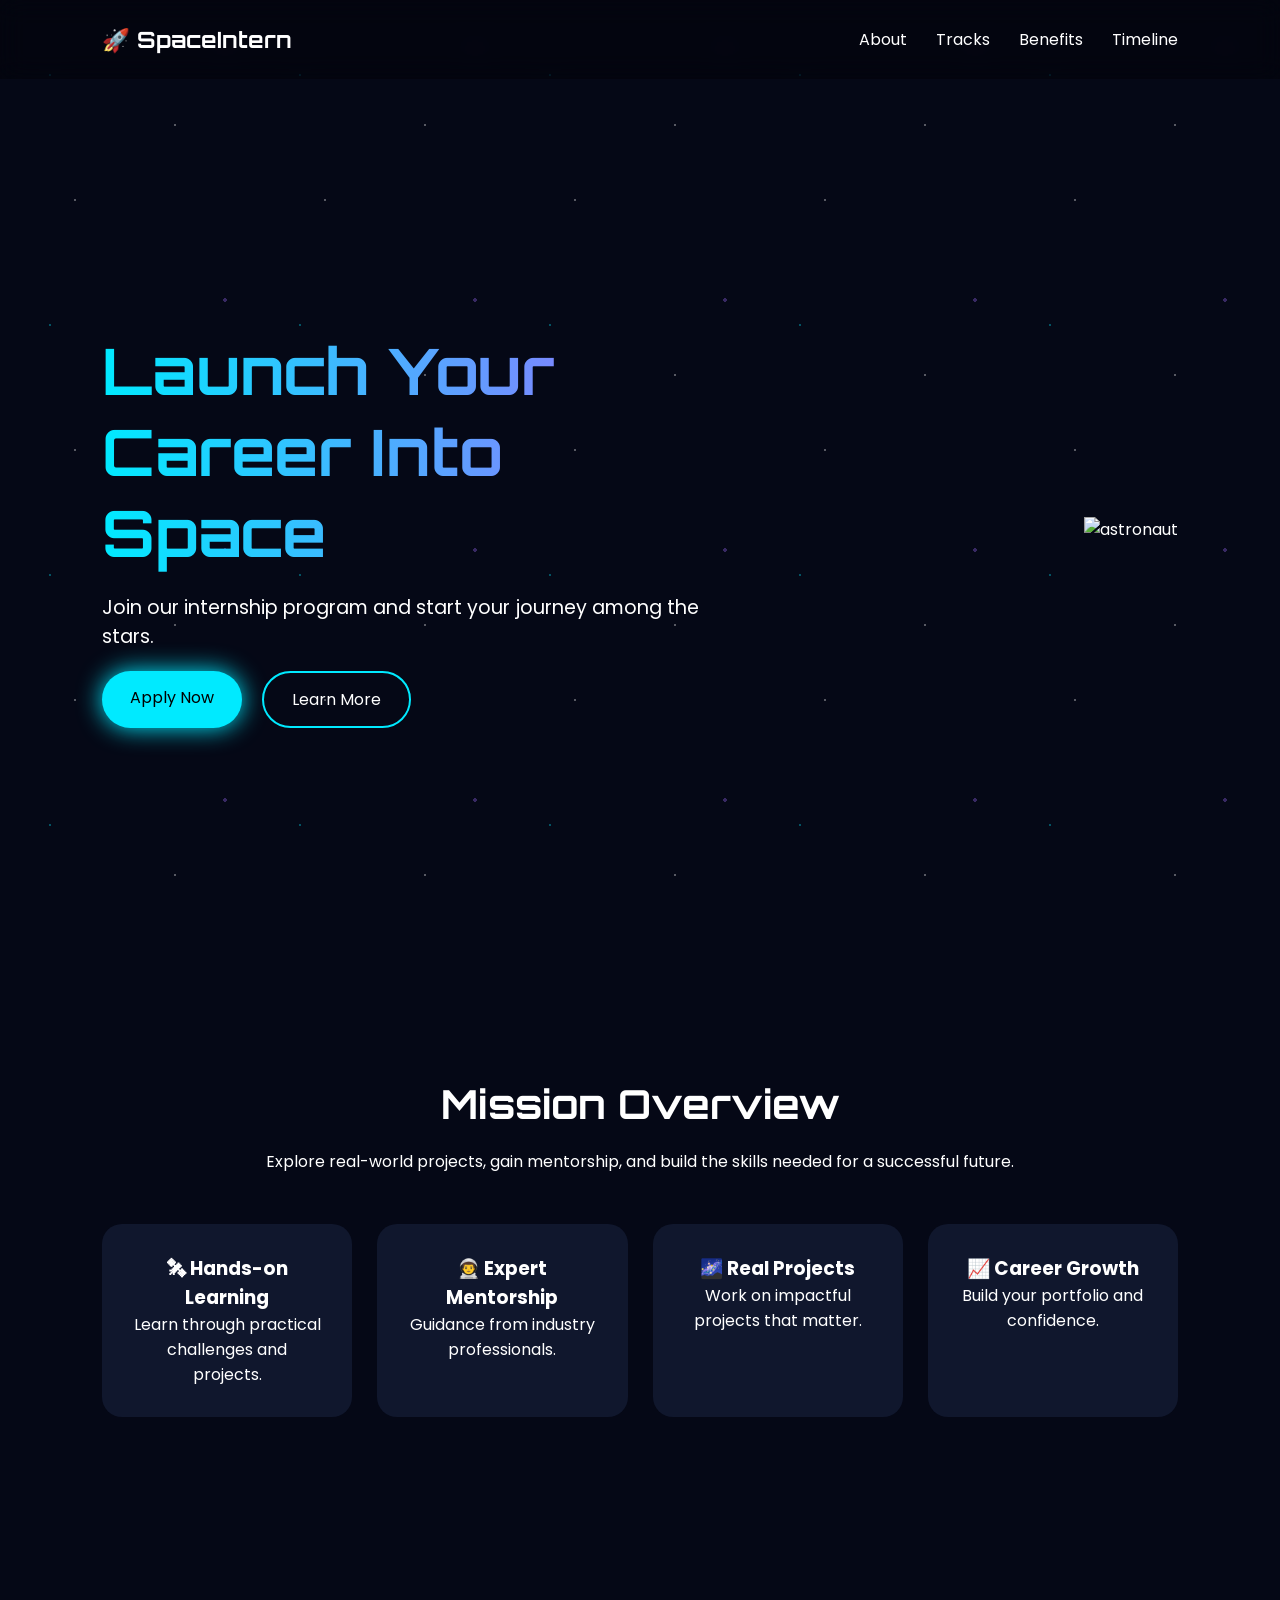
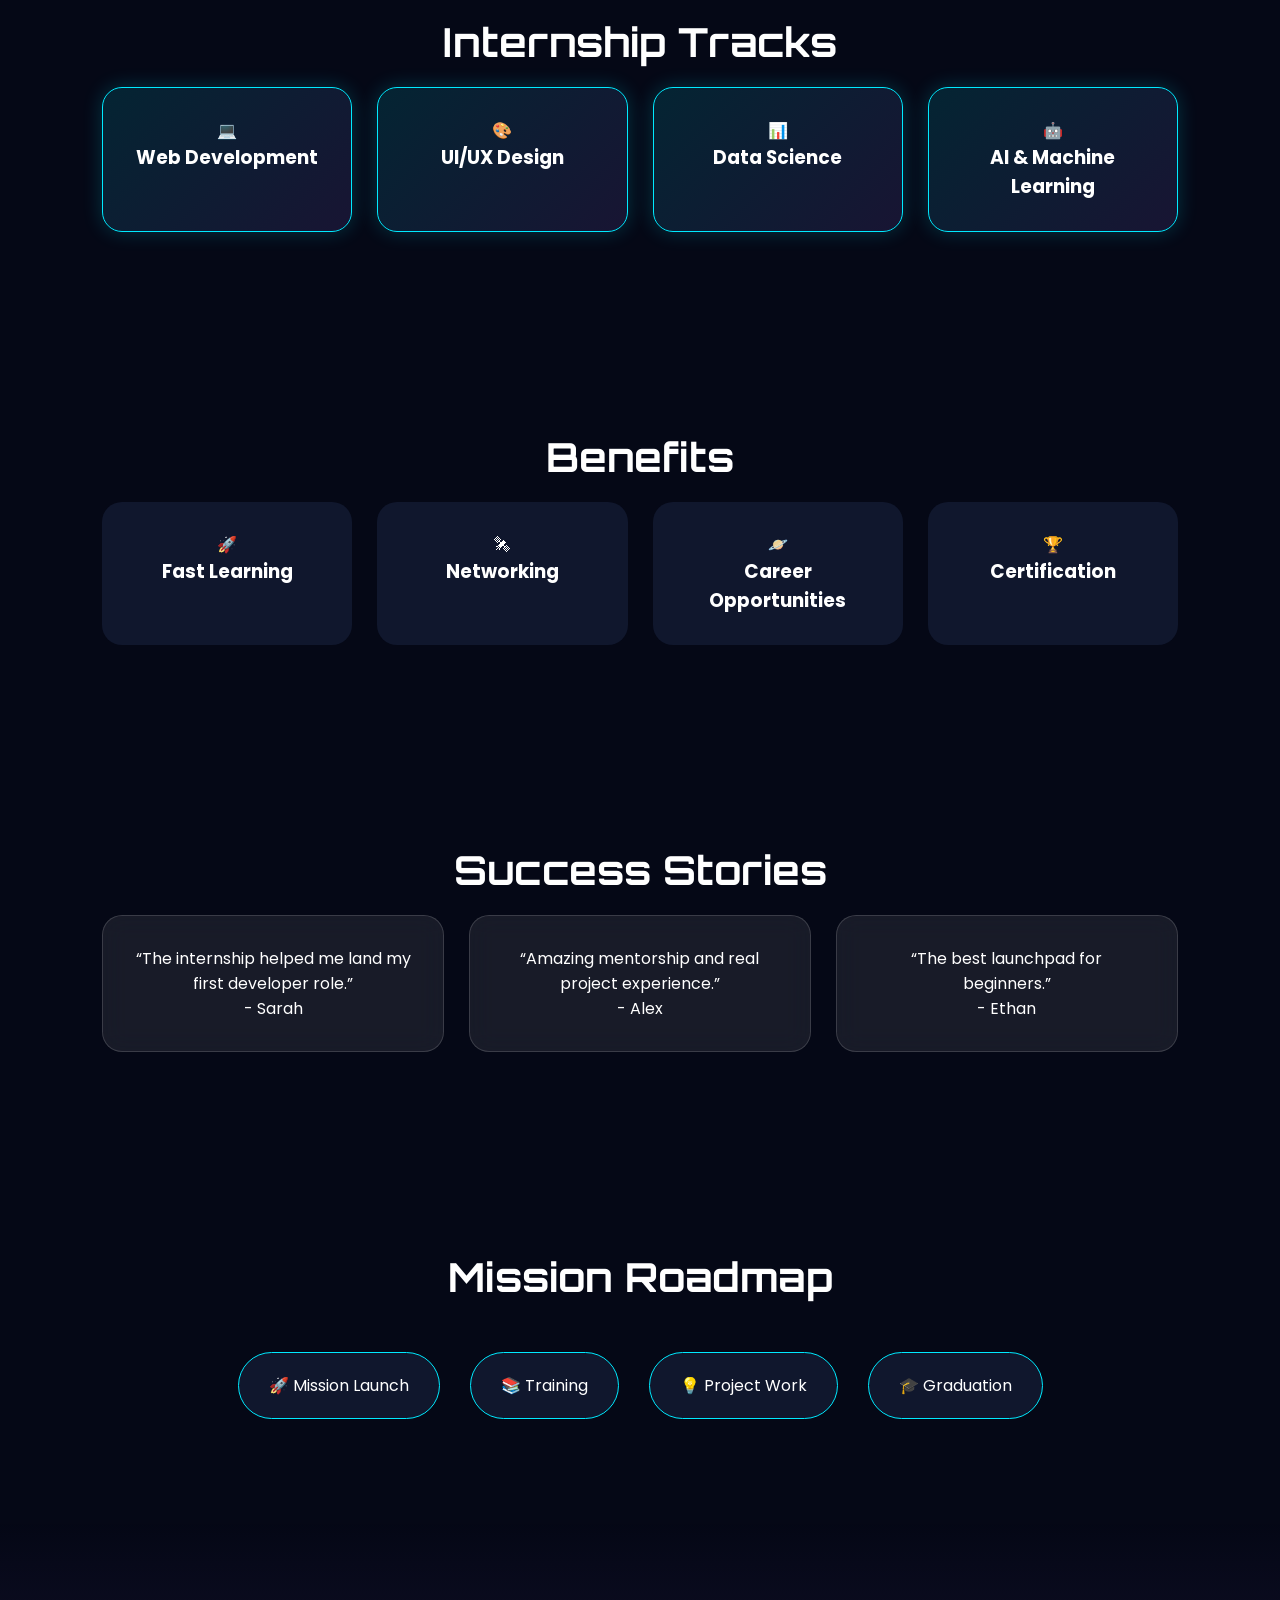
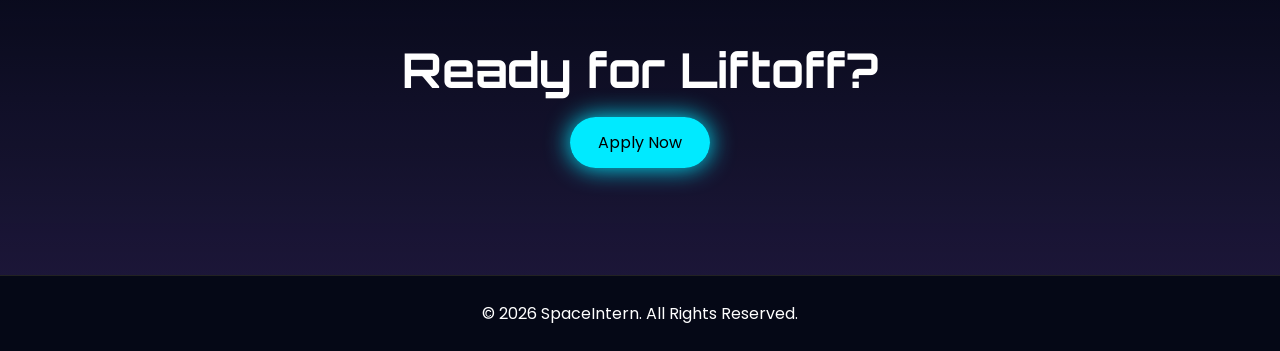
==== index.html @ fc5b2145 "Add files via upload" ====
<!DOCTYPE html>
<html lang="en">
<head>
    <meta charset="UTF-8" />
    <meta name="viewport" content="width=device-width, initial-scale=1.0" />
    <title>Space Internship Program</title>

    <link rel="stylesheet" href="style.css" />

    <link
        href="https://fonts.googleapis.com/css2?family=Orbitron:wght@400;600;700&family=Poppins:wght@300;400;500;600&display=swap"
        rel="stylesheet"
    />

    <script src="https://unpkg.com/scrollreveal"></script>
</head>
<body>

    <div id="stars"></div>

    <header>
        <div class="logo">🚀 SpaceIntern</div>

        <nav>
            <a href="#about">About</a>
            <a href="#tracks">Tracks</a>
            <a href="#benefits">Benefits</a>
            <a href="#timeline">Timeline</a>
        </nav>
    </header>

    <!-- Hero -->
    <section class="hero">

        <div class="hero-content">
            <h1>Launch Your Career Into Space</h1>

            <p>
                Join our internship program and start your journey
                among the stars.
            </p>

            <div class="buttons">
                <a href="#" class="btn primary">Apply Now</a>
                <a href="#" class="btn secondary">Learn More</a>
            </div>
        </div>

        <div class="hero-image">
            <img
                src="https://cdn-icons-png.flaticon.com/512/3212/3212608.png"
                alt="astronaut"
            />
        </div>

    </section>

    <!-- About -->
    <section id="about" class="section">

        <h2>Mission Overview</h2>

        <p class="section-text">
            Explore real-world projects, gain mentorship,
            and build the skills needed for a successful future.
        </p>

        <div class="grid">

            <div class="card">
                <h3>🛰 Hands-on Learning</h3>
                <p>Learn through practical challenges and projects.</p>
            </div>

            <div class="card">
                <h3>👨‍🚀 Expert Mentorship</h3>
                <p>Guidance from industry professionals.</p>
            </div>

            <div class="card">
                <h3>🌌 Real Projects</h3>
                <p>Work on impactful projects that matter.</p>
            </div>

            <div class="card">
                <h3>📈 Career Growth</h3>
                <p>Build your portfolio and confidence.</p>
            </div>

        </div>
    </section>

    <!-- Tracks -->
    <section id="tracks" class="section">

        <h2>Internship Tracks</h2>

        <div class="grid">

            <div class="track-card">
                💻
                <h3>Web Development</h3>
            </div>

            <div class="track-card">
                🎨
                <h3>UI/UX Design</h3>
            </div>

            <div class="track-card">
                📊
                <h3>Data Science</h3>
            </div>

            <div class="track-card">
                🤖
                <h3>AI & Machine Learning</h3>
            </div>

        </div>

    </section>

    <!-- Benefits -->
    <section id="benefits" class="section">

        <h2>Benefits</h2>

        <div class="grid">

            <div class="card">
                🚀
                <h3>Fast Learning</h3>
            </div>

            <div class="card">
                🛰
                <h3>Networking</h3>
            </div>

            <div class="card">
                🪐
                <h3>Career Opportunities</h3>
            </div>

            <div class="card">
                🏆
                <h3>Certification</h3>
            </div>

        </div>

    </section>

    <!-- Testimonials -->
    <section class="section">

        <h2>Success Stories</h2>

        <div class="grid">

            <div class="glass-card">
                <p>
                    “The internship helped me land my first
                    developer role.”
                </p>
                <span>- Sarah</span>
            </div>

            <div class="glass-card">
                <p>
                    “Amazing mentorship and real project experience.”
                </p>
                <span>- Alex</span>
            </div>

            <div class="glass-card">
                <p>
                    “The best launchpad for beginners.”
                </p>
                <span>- Ethan</span>
            </div>

        </div>

    </section>

    <!-- Timeline -->
    <section id="timeline" class="section">

        <h2>Mission Roadmap</h2>

        <div class="timeline">

            <div class="step">🚀 Mission Launch</div>
            <div class="step">📚 Training</div>
            <div class="step">💡 Project Work</div>
            <div class="step">🎓 Graduation</div>

        </div>

    </section>

    <!-- CTA -->
    <section class="cta">

        <h2>Ready for Liftoff?</h2>

        <a href="#" class="btn primary">
            Apply Now
        </a>

    </section>

    <footer>
        <p>© 2026 SpaceIntern. All Rights Reserved.</p>
    </footer>

    <script src="script.js"></script>
</body>
</html>
---- style.css ----
*{
    margin:0;
    padding:0;
    box-sizing:border-box;
    scroll-behavior:smooth;
}

body{
    font-family:'Poppins',sans-serif;
    background:#050816;
    color:white;
    overflow-x:hidden;
}

/* Animated Background */

#stars{
    position:fixed;
    width:100%;
    height:100%;
    z-index:-1;
    background:
    radial-gradient(circle at 20% 30%, #00eaff55 1px, transparent 1px),
    radial-gradient(circle at 70% 50%, #ffffff55 1px, transparent 1px),
    radial-gradient(circle at 90% 20%, #9f6bff55 2px, transparent 2px),
    radial-gradient(circle at 30% 80%, #ffffff55 1px, transparent 1px);
    background-size:250px 250px;
    animation: moveStars 30s linear infinite;
}

@keyframes moveStars{
    from{
        transform:translateY(0);
    }
    to{
        transform:translateY(-500px);
    }
}

header{
    display:flex;
    justify-content:space-between;
    align-items:center;
    padding:25px 8%;
    position:sticky;
    top:0;
    backdrop-filter:blur(12px);
    background:rgba(0,0,0,.3);
    z-index:999;
}

.logo{
    font-family:'Orbitron';
    font-size:1.4rem;
    font-weight:700;
}

nav a{
    text-decoration:none;
    color:white;
    margin-left:25px;
}

.hero{
    min-height:100vh;
    display:flex;
    justify-content:space-between;
    align-items:center;
    padding:0 8%;
}

.hero-content{
    max-width:600px;
}

.hero h1{
    font-size:4rem;
    font-family:'Orbitron';
    background:linear-gradient(
        90deg,
        #00eaff,
        #9f6bff
    );
    -webkit-background-clip:text;
    color:transparent;
}

.hero p{
    margin:20px 0;
    font-size:1.2rem;
}

.hero-image img{
    width:400px;
    animation:float 5s ease-in-out infinite;
}

@keyframes float{
    50%{
        transform:translateY(-20px);
    }
}

.buttons{
    display:flex;
    gap:20px;
}

.btn{
    text-decoration:none;
    padding:14px 28px;
    border-radius:50px;
    transition:.3s;
}

.primary{
    background:#00eaff;
    color:#000;
    box-shadow:0 0 25px #00eaff;
}

.secondary{
    border:2px solid #00eaff;
    color:white;
}

.primary:hover{
    transform:translateY(-5px);
    box-shadow:0 0 35px #00eaff;
}

.section{
    padding:100px 8%;
    text-align:center;
}

.section h2{
    font-family:'Orbitron';
    font-size:2.5rem;
    margin-bottom:20px;
}

.section-text{
    margin-bottom:50px;
}

.grid{
    display:grid;
    grid-template-columns:repeat(auto-fit,minmax(250px,1fr));
    gap:25px;
}

.card,
.track-card,
.glass-card{
    padding:30px;
    border-radius:20px;
    transition:.4s;
}

.card{
    background:#10172d;
}

.card:hover{
    transform:translateY(-10px);
}

.track-card{
    background:linear-gradient(
    135deg,
    #00eaff20,
    #9f6bff20
    );

    border:1px solid #00eaff;
    box-shadow:0 0 20px #00eaff33;
}

.track-card:hover{
    transform:translateY(-10px);
    box-shadow:0 0 35px #00eaff;
}

.glass-card{
    backdrop-filter:blur(12px);
    background:rgba(255,255,255,.08);
    border:1px solid rgba(255,255,255,.15);
}

.timeline{
    display:flex;
    flex-wrap:wrap;
    justify-content:center;
    gap:30px;
    margin-top:50px;
}

.step{
    background:#10172d;
    padding:20px 30px;
    border-radius:40px;
    border:1px solid #00eaff;
}

.cta{
    text-align:center;
    padding:120px 20px;
    background:
    linear-gradient(
    180deg,
    transparent,
    rgba(159,107,255,.15)
    );
}

.cta h2{
    font-size:3rem;
    margin-bottom:30px;
    font-family:'Orbitron';
}

footer{
    text-align:center;
    padding:25px;
    border-top:1px solid #222;
}

@media(max-width:900px){

    .hero{
        flex-direction:column;
        text-align:center;
        padding-top:100px;
    }

    .hero h1{
        font-size:2.8rem;
    }

    .buttons{
        justify-content:center;
    }

    .hero-image img{
        width:250px;
        margin-top:40px;
    }

    nav{
        display:none;
    }
}
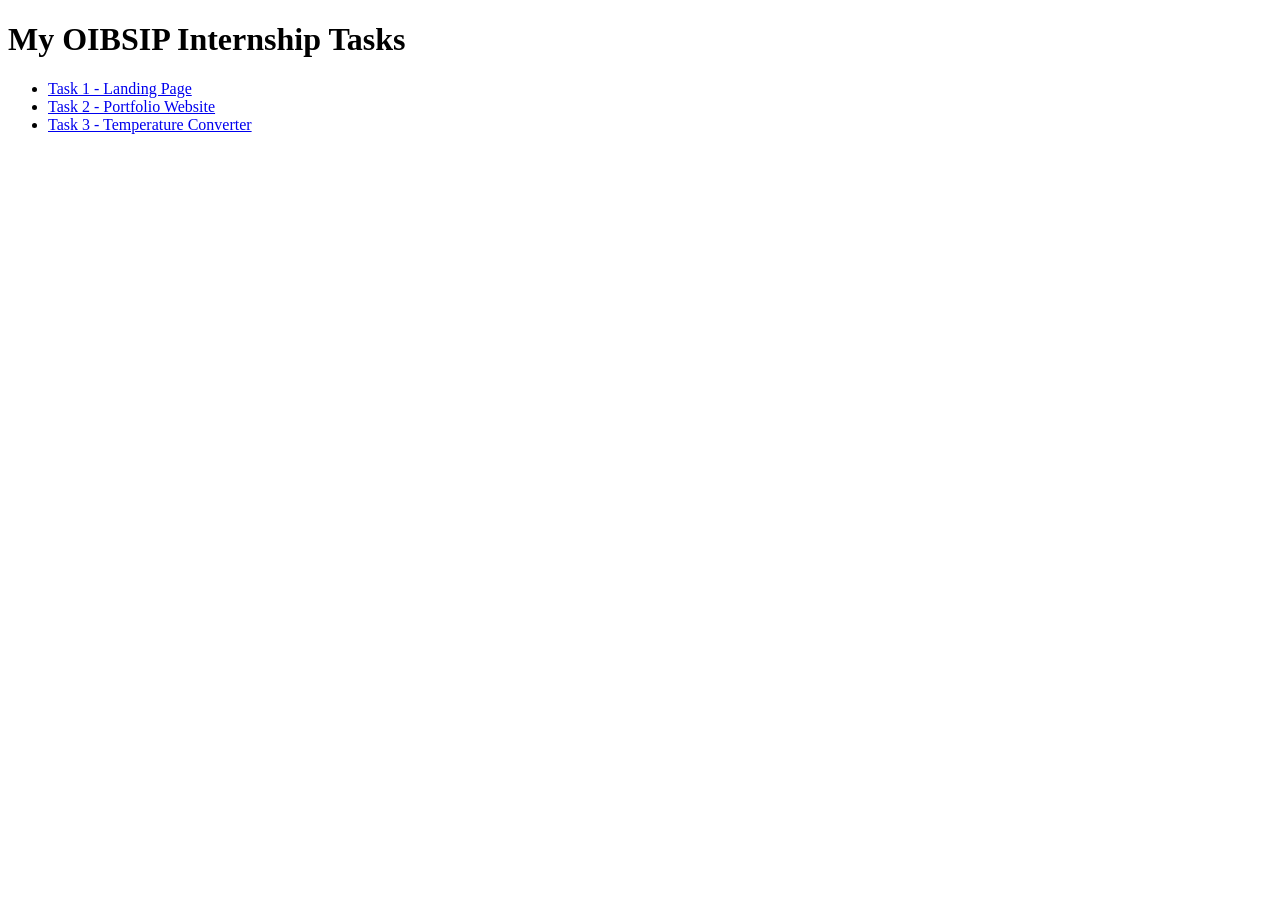
==== commit eeeeddd2: "Create index.html" ====
--- a/index.html
+++ b/index.html
@@ -1,221 +1,18 @@
-<!DOCTYPE html>
-<html lang="en">
-<head>
-    <meta charset="UTF-8" />
-    <meta name="viewport" content="width=device-width, initial-scale=1.0" />
-    <title>Space Internship Program</title>
-
-    <link rel="stylesheet" href="style.css" />
-
-    <link
-        href="https://fonts.googleapis.com/css2?family=Orbitron:wght@400;600;700&family=Poppins:wght@300;400;500;600&display=swap"
-        rel="stylesheet"
-    />
-
-    <script src="https://unpkg.com/scrollreveal"></script>
-</head>
-<body>
-
-    <div id="stars"></div>
-
-    <header>
-        <div class="logo">🚀 SpaceIntern</div>
-
-        <nav>
-            <a href="#about">About</a>
-            <a href="#tracks">Tracks</a>
-            <a href="#benefits">Benefits</a>
-            <a href="#timeline">Timeline</a>
-        </nav>
-    </header>
-
-    <!-- Hero -->
-    <section class="hero">
-
-        <div class="hero-content">
-            <h1>Launch Your Career Into Space</h1>
-
-            <p>
-                Join our internship program and start your journey
-                among the stars.
-            </p>
-
-            <div class="buttons">
-                <a href="#" class="btn primary">Apply Now</a>
-                <a href="#" class="btn secondary">Learn More</a>
-            </div>
-        </div>
-
-        <div class="hero-image">
-            <img
-                src="https://cdn-icons-png.flaticon.com/512/3212/3212608.png"
-                alt="astronaut"
-            />
-        </div>
-
-    </section>
-
-    <!-- About -->
-    <section id="about" class="section">
-
-        <h2>Mission Overview</h2>
-
-        <p class="section-text">
-            Explore real-world projects, gain mentorship,
-            and build the skills needed for a successful future.
-        </p>
-
-        <div class="grid">
-
-            <div class="card">
-                <h3>🛰 Hands-on Learning</h3>
-                <p>Learn through practical challenges and projects.</p>
-            </div>
-
-            <div class="card">
-                <h3>👨‍🚀 Expert Mentorship</h3>
-                <p>Guidance from industry professionals.</p>
-            </div>
-
-            <div class="card">
-                <h3>🌌 Real Projects</h3>
-                <p>Work on impactful projects that matter.</p>
-            </div>
-
-            <div class="card">
-                <h3>📈 Career Growth</h3>
-                <p>Build your portfolio and confidence.</p>
-            </div>
-
-        </div>
-    </section>
-
-    <!-- Tracks -->
-    <section id="tracks" class="section">
-
-        <h2>Internship Tracks</h2>
-
-        <div class="grid">
-
-            <div class="track-card">
-                💻
-                <h3>Web Development</h3>
-            </div>
-
-            <div class="track-card">
-                🎨
-                <h3>UI/UX Design</h3>
-            </div>
-
-            <div class="track-card">
-                📊
-                <h3>Data Science</h3>
-            </div>
-
-            <div class="track-card">
-                🤖
-                <h3>AI & Machine Learning</h3>
-            </div>
-
-        </div>
-
-    </section>
-
-    <!-- Benefits -->
-    <section id="benefits" class="section">
-
-        <h2>Benefits</h2>
-
-        <div class="grid">
-
-            <div class="card">
-                🚀
-                <h3>Fast Learning</h3>
-            </div>
-
-            <div class="card">
-                🛰
-                <h3>Networking</h3>
-            </div>
-
-            <div class="card">
-                🪐
-                <h3>Career Opportunities</h3>
-            </div>
-
-            <div class="card">
-                🏆
-                <h3>Certification</h3>
-            </div>
-
-        </div>
-
-    </section>
-
-    <!-- Testimonials -->
-    <section class="section">
-
-        <h2>Success Stories</h2>
-
-        <div class="grid">
-
-            <div class="glass-card">
-                <p>
-                    “The internship helped me land my first
-                    developer role.”
-                </p>
-                <span>- Sarah</span>
-            </div>
-
-            <div class="glass-card">
-                <p>
-                    “Amazing mentorship and real project experience.”
-                </p>
-                <span>- Alex</span>
-            </div>
-
-            <div class="glass-card">
-                <p>
-                    “The best launchpad for beginners.”
-                </p>
-                <span>- Ethan</span>
-            </div>
-
-        </div>
-
-    </section>
-
-    <!-- Timeline -->
-    <section id="timeline" class="section">
-
-        <h2>Mission Roadmap</h2>
-
-        <div class="timeline">
-
-            <div class="step">🚀 Mission Launch</div>
-            <div class="step">📚 Training</div>
-            <div class="step">💡 Project Work</div>
-            <div class="step">🎓 Graduation</div>
-
-        </div>
-
-    </section>
-
-    <!-- CTA -->
-    <section class="cta">
-
-        <h2>Ready for Liftoff?</h2>
-
-        <a href="#" class="btn primary">
-            Apply Now
-        </a>
-
-    </section>
-
-    <footer>
-        <p>© 2026 SpaceIntern. All Rights Reserved.</p>
-    </footer>
-
-    <script src="script.js"></script>
-</body>
-</html>+<!DOCTYPE html>
+<html lang="en">
+<head>
+  <meta charset="UTF-8">
+  <meta name="viewport" content="width=device-width, initial-scale=1.0">
+  <title>OIBSIP - Neha's Tasks</title>
+</head>
+<body>
+  <h1>My OIBSIP Internship Tasks</h1>
+
+  <ul>
+    <li><a href="Neha_task1/">Task 1 - Landing Page</a></li>
+    <li><a href="Neha_task2/">Task 2 - Portfolio Website</a></li>
+    <li><a href="Neha_task3/">Task 3 - Temperature Converter</a></li>
+  </ul>
+
+</body>
+</html>
